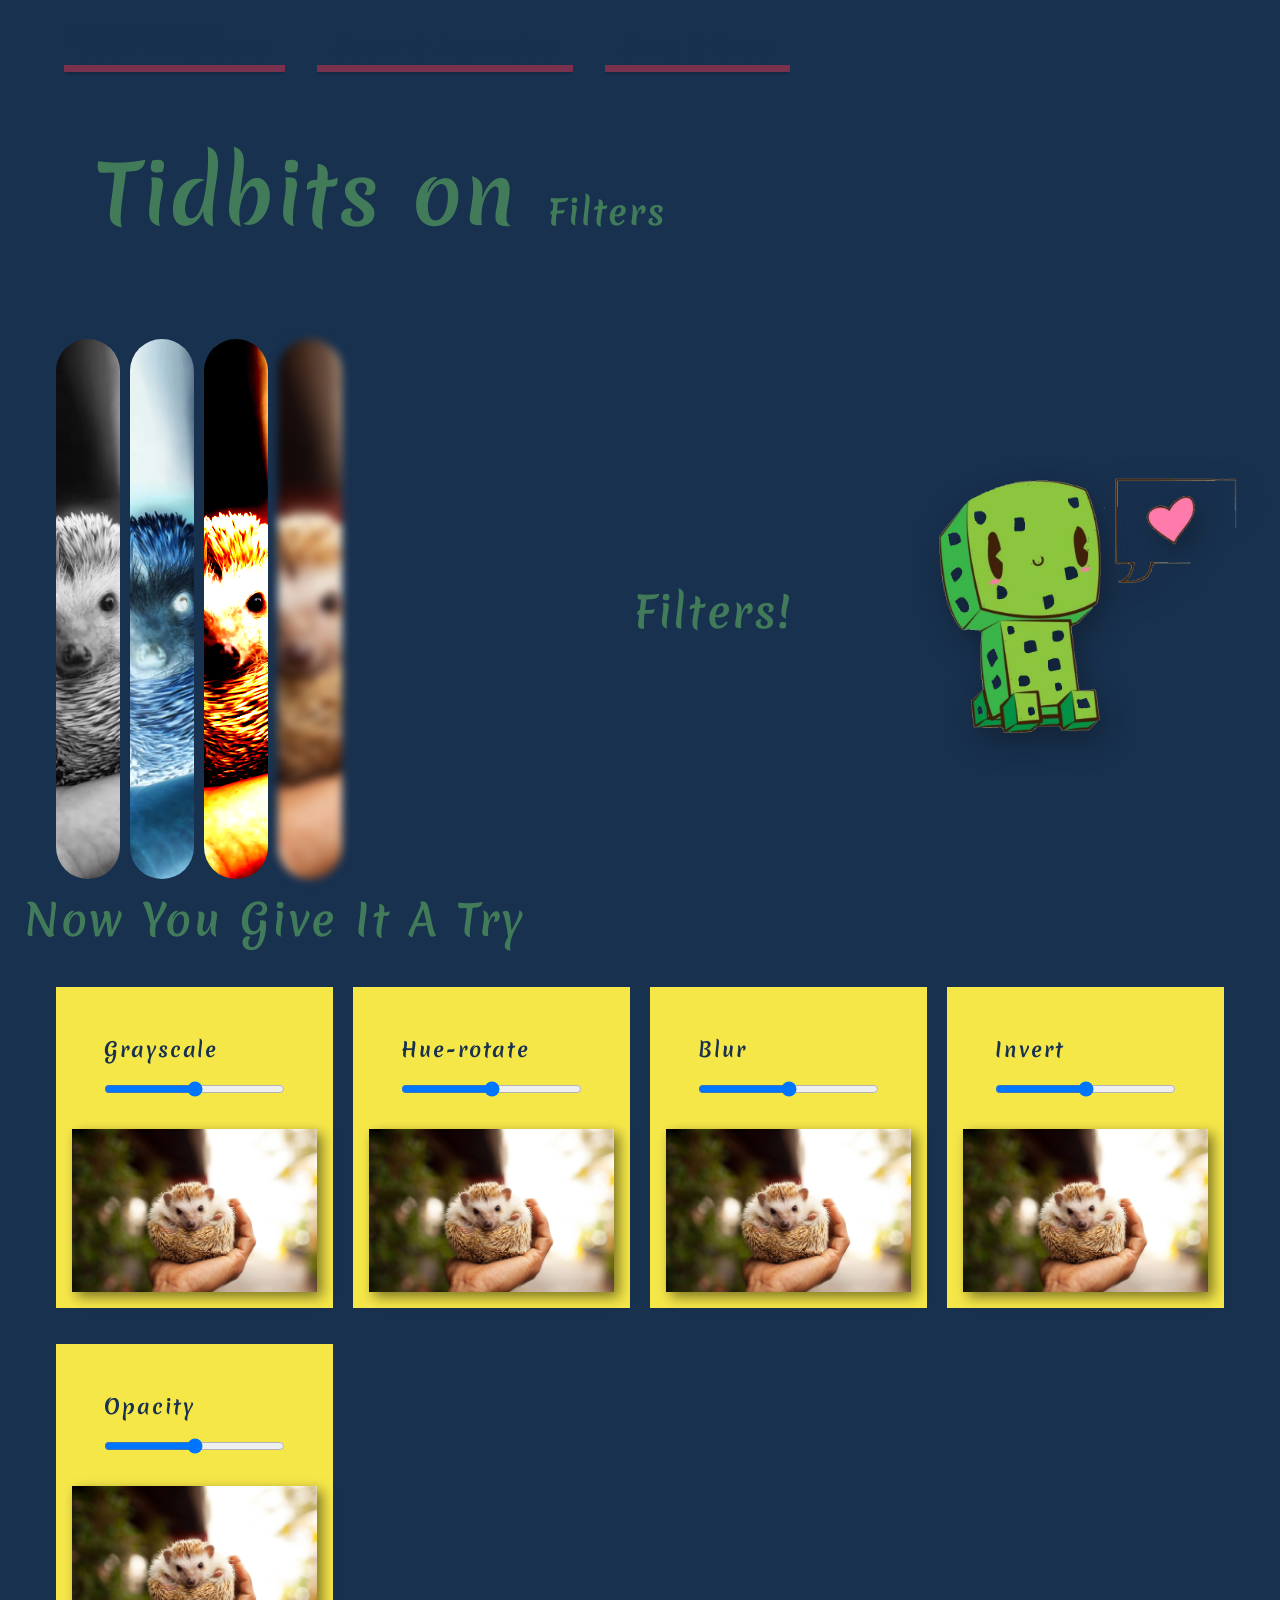
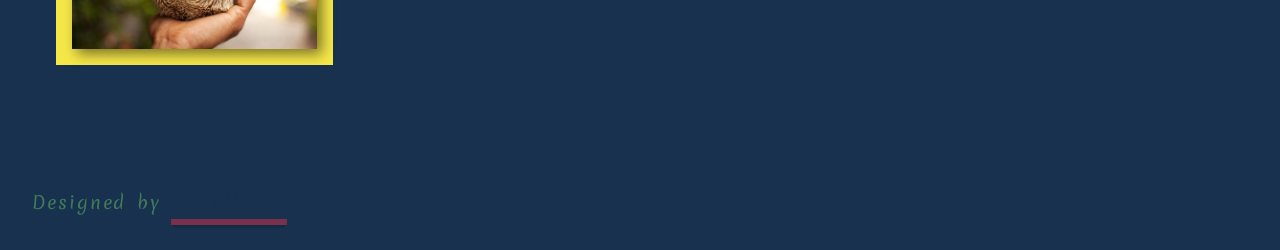
==== filters.html @ c3903da2 "initial commit" ====
<!DOCTYPE html>
<html lang="en">
  <head>
    <meta charset="UTF-8" />
    <meta name="viewport" content="width=device-width, initial-scale=1.0" />
    <meta name="color-scheme" content="dark light" />
    <!-- Bootstrap -->
    <link
      href="https://cdn.jsdelivr.net/npm/bootstrap@5.3.5/dist/css/bootstrap.min.css"
      rel="stylesheet"
      integrity="sha384-SgOJa3DmI69IUzQ2PVdRZhwQ+dy64/BUtbMJw1MZ8t5HZApcHrRKUc4W0kG879m7"
      crossorigin="anonymous"
    />
    <script
      src="https://cdn.jsdelivr.net/npm/bootstrap@5.3.5/dist/js/bootstrap.bundle.min.js"
      integrity="sha384-k6d4wzSIapyDyv1kpU366/PK5hCdSbCRGRCMv+eplOQJWyd1fbcAu9OCUj5zNLiq"
      crossorigin="anonymous"
    ></script>
    <!-- Custom Google Font -->
    <link rel="preconnect" href="https://fonts.googleapis.com" />
    <link rel="preconnect" href="https://fonts.gstatic.com" crossorigin />
    <link
      href="https://fonts.googleapis.com/css2?family=Lexend:wght@100..900&family=Merienda:wght@300..900&family=Princess+Sofia&display=swap"
      rel="stylesheet"
    />
    <!-- Personal -->
    <link rel="stylesheet" href="style.css" />
    <script src="slider.js" defer></script>
    <title>Accessibility Tidbits || Filters</title>
  </head>

  <body>
    <header class="primary-header flex">
      <!-- column reverse -->
      <h1>Tidbits on <br /><span> Filters</span></h1>
      <nav class="primary-nav">
        <ul class="nav-list flex">
          <li>
            <a class="link-background" href="index.html">User Preference</a>
          </li>
          <li>
            <a class="link-background" href="hover.html">Hover & Animation</a>
          </li>
          <li>
            <a class="link-background" href="post.html">Drag & Drop</a>
          </li>
        </ul>
      </nav>
    </header>

    <main class="p-4">
      <section class="filter-container flex">
        <div>
          <header>
            <h2>Filters!</h2>
          </header>
        </div>
        <ul class="filter-list">
          <li>
            <img
              class="filter-card"
              id="grayscale-example"
              src="hedgehog.webp"
              alt="grayscale filter hedgehog"
            />
          </li>
          <li>
            <img
              class="filter-card"
              id="invert-example"
              src="hedgehog.webp"
              alt="invert filter hedgehog"
            />
          </li>
          <li>
            <img
              class="filter-card"
              id="contrast-example"
              src="hedgehog.webp"
              alt="contrast filter hedgehog"
            />
          </li>
          <li>
            <img
              class="filter-card"
              id="blur-example"
              src="hedgehog.webp"
              alt="blur filter hedgehog"
            />
          </li>
        </ul>
      </section>
      <section>
        <header>
          <h2>Now You Give It A Try</h2>
        </header>
        <ul class="filter-adjust-list grid">
          <li>
            <figure class="filter-card-wrapper">
              <figcaption>
                <label for="grayscale-adjust">Grayscale</label>
                <input
                  class="adjust-input"
                  name="grayscale"
                  id="grayscale-adjust"
                  data-name="grayscale"
                  data-type="%"
                  type="range"
                />
              </figcaption>
              <img
                class="filter-adjust"
                id="grayscale"
                src="hedgehog.webp"
                alt="adjustable grayscale filter hedgehog"
              />
            </figure>
          </li>
          <li>
            <figure class="filter-card-wrapper">
              <figcaption>
                <label for="hue-rotate-adjust">Hue-rotate</label>
                <input
                  class="adjust-input"
                  name="hue-rotate"
                  id="hue-rotate-adjust"
                  data-name="hue-rotate"
                  data-type="deg"
                  type="range"
                />
              </figcaption>
              <img
                class="filter-adjust"
                id="hue-rotate"
                src="hedgehog.webp"
                alt="adjustable hue-rotate filter hedgehog"
              />
            </figure>
          </li>
          <li>
            <figure class="filter-card-wrapper">
              <figcaption>
                <label for="blur-adjust">Blur</label>
                <input
                  class="adjust-input"
                  name="blur"
                  id="blur-adjust"
                  data-name="blur"
                  data-type="px"
                  type="range"
                />
              </figcaption>
              <img
                class="filter-adjust"
                id="blur"
                src="hedgehog.webp"
                alt="adjustable blur filter hedgehog"
              />
            </figure>
          </li>
          <li>
            <figure class="filter-card-wrapper">
              <figcaption>
                <label for="invert-adjust">Invert</label>
                <input
                  class="adjust-input"
                  name="invert"
                  id="invert-adjust"
                  data-type="%"
                  data-name="invert"
                  type="range"
                />
              </figcaption>
              <img
                class="filter-adjust"
                id="invert"
                src="hedgehog.webp"
                alt="adjustable invert filter hedgehog"
              />
            </figure>
          </li>
          <li>
            <figure class="filter-card-wrapper">
              <figcaption>
                <label for="opacity-adjust">Opacity</label>
                <input
                  class="adjust-input"
                  name="opacity"
                  id="opacity-adjust"
                  data-type="%"
                  data-name="opacity"
                  type="range"
                />
              </figcaption>
              <img
                class="filter-adjust"
                id="opacity"
                src="hedgehog.webp"
                alt="adjustable opacity filter hedgehog"
              />
            </figure>
          </li>
        </ul>
      </section>
    </main>
    <footer class="primary-footer">
      <div class="primary-image background-image header-image"></div>
      <small
        >Designed by
        <a href="https://github.com/stellRC" class="link-background"
          >StellRC</a
        ></small
      >
    </footer>
  </body>
</html>
---- style.css ----
:root {
  color-scheme: dark light;
  --background-color: rgba(65, 123, 90, 0.5);
  --body-color: rgba(24, 49, 79, 1);
  --text-color: rgba(237, 235, 215, 1);
  --link-color: lab(90.7% -7.16 73.91);
  --border-color: lab(90.7% -7.16 73.91);
  --highlight-color: rgba(24, 49, 79, 1);
  --aside: rgba(24, 49, 79, 0.5);
  /* Colors */
  --background-card: rgba(24, 49, 79, 0.5);
  --green: rgba(65, 123, 90, 1);
  --pink: rgba(219, 50, 77, 1);
  --yellow: lab(90.7% -7.16 73.91);
  --black: rgba(0, 0, 0, 0);
  --blue: rgba(24, 49, 79, 1);
  /* Font Size */
  /* Source: https://utopia.fyi/ 
     I've used this site for a couple of projects and find that their calculations are usually spot on with minimal number of adjustments needed. 
     I considered using bootstrap for responsive text sizes, but I prefer having more control as font size can often get complicated across different view ports*/
  --font-base: clamp(1.25rem, 1.2065rem + 0.2174vw, 1.375rem);
  --font-100: clamp(1.5rem, 1.4239rem + 0.3804vw, 1.7188rem);
  --font-200: clamp(1.8rem, 1.6788rem + 0.606vw, 2.1484rem);
  --font-300: clamp(2.16rem, 1.9772rem + 0.914vw, 2.6855rem);
  --font-400: clamp(2.592rem, 2.3259rem + 1.3303vw, 3.3569rem);
  --font-500: clamp(3.1104rem, 2.7327rem + 1.8883vw, 4.1962rem);
  --font-600: clamp(5.1104rem, 2.7327rem + 1.8883vw, 6.1962rem);

  /* Font Weight */
  --weight-400: 400;
  --weight-500: 500;
  --weight-600: 600;
  --weight-700: 700;
  --weight-800: 800;
  --weight-900: 900;

  --font-family: "Merienda", cursive;
}

/* User Preference Light Mode */
:root.light {
  --text-color: rgba(65, 123, 90, 1);
  --background-color: rgba(237, 235, 215, 1);
  --link-color: rgba(24, 49, 79, 1);
  --border-color: rgba(219, 50, 77, 1);
  --aside: rgb(255, 229, 76, 0.2);
}

/* Both fonts were sourced from google fonts. However, I stumbled across the dyslexia friendly font in this article:  https://reciteme.com/us/news/dyslexia-friendly-fonts/ */
:root.font {
  --font-family: "Lexend", sans-serif;
}

/* RESET */

* {
  padding: 0;
  margin: 0;
}

ul {
  list-style-type: none;
}

a {
  text-decoration: none;
}

img {
  display: block;
  max-width: 100%;
  filter: drop-shadow(0.35rem 0.35rem 0.4rem rgba(0, 0, 0, 0.5));
}

p {
  max-width: 50ch;
  text-wrap: pretty;
}

body {
  overflow-x: hidden;
}

/* TYPE */

body {
  --letter-space: 0.12rem;
  --word-spacing: 0.16rem;
  --line-height: 1.5;

  font-size: 20px;
  font-family: var(--font-family);
  font-optical-sizing: auto;
  font-style: normal;
  font-weight: var(--weight-400);

  letter-spacing: var(--letter-space);
  word-spacing: var(--word-spacing);
  line-height: var(--line-height);
}

h1 {
  font-size: var(--font-600);
  font-weight: var(--weight-700);
}

h1 span {
  font-size: var(--font-200);
  font-weight: var(--weight-700);
}

h2 {
  font-size: var(--font-300);
  font-weight: var(--weight-600);
}

h3 {
  font-size: var(--font-100);
  font-weight: var(--weight-400);
}

p,
a {
  font-size: var(--font-base);
  font-weight: var(--weight-400);
}

button {
  font-size: var(--font-100);
  font-weight: var(--font-500);
}

/* Accessability */

.visually-hidden {
  border-width: 0 !important;
  clip: rect(1px, 1px, 1px, 1px) !important;
  height: 1px !important;
  overflow: hidden !important;
  padding: 0 !important;
  position: absolute !important;
  white-space: nowrap !important;
  width: 1px !important;
}

.dyslexic-mode {
  --d-letter-spacing: 0.35ch;
  --d-word-spacing: 1.225ch;
  --d-line-height: 2;

  font-optical-sizing: auto;
  font-weight: 400;
  font-style: normal;
  letter-spacing: var(--d-letter-spacing);
  word-spacing: var(--d-word-spacing);
  font-variant-ligatures: none;
  line-height: var(--d-line-height);
}

/* Buttons and Links */

.select-button {
  padding: 13px 20px 13px;
  outline: 0;
  border: 1px solid black;
  cursor: pointer;
  position: relative;
  user-select: none;
  -webkit-user-select: none;
  touch-action: manipulation;
}

.select-button::after {
  content: "";
  width: 100%;
  z-index: -1;
  position: absolute;
  height: 100%;
  top: 7px;
  left: 7px;
  transition: 0.2s;
}

.select-button:hover:after {
  top: 0px;
  left: 0px;
}

.link-background {
  -webkit-box-shadow: 0 0.125em 0.5em rgba(0, 0, 0, 0.15);
  box-shadow: 0 0.125em 0 rgba(0, 0, 0, 0.15);
  backdrop-filter: blur(12px);
  -webkit-backdrop-filter: blur(12px);
  background-color: inherit;
  border-radius: 5px;

  letter-spacing: 0.04em;

  color: var(--link-color);
}

.link-background:focus:before,
.link-background:hover:before {
  opacity: 0.3;
}

.link-background::after {
  content: "";
  position: absolute;
  bottom: 0;
  height: 0.3em;
  background-color: var(--pink);
  opacity: 0.5;
  transition: opacity 300ms, transform 300ms, background-color 300ms;
  width: 100%;
  left: 0;
}

.link-background:hover,
.link-background:focus {
  color: var(--link-color);
}

/* .link-background:hover {
  background-color: var(--highlight-color);
} */

.link-background:focus {
  background-color: var(--pink);
}

.link-background:hover::after,
.link-background:focus::after {
  opacity: 1;
  transform: translate3d(0em, 0.1em, 0em);
}

.select-button:focus-visible {
  background-color: var(--pink);
}

.select-button:focus:not(:focus-visible) {
  outline: none;
  box-shadow: 1px 1px 5px rgba(1, 1, 0, 0.7);
  background-color: var(--pink);
}

.toggle {
  border: 0.5px solid rgba(117, 117, 117, 0.31);
  box-shadow: inset 0px 0px 4px 0px rgba(0, 0, 0, 0.2),
    0 -3px 4px rgba(0, 0, 0, 0.15);
  background-color: var(--pink) !important;
  width: 4em !important;
  height: 2em;
}

.toggle:checked {
  background-color: var(--blue) !important;
}

.toggle-wrapper {
  flex-direction: row-reverse;
  justify-content: space-between;
  padding: 0;
}

/* Utility */

.flex {
  display: flex;
}

.grid {
  display: grid;
}

.col-center {
  flex-direction: column-reverse;
  align-items: center;
}

.background-image {
  background-position: center;
  background-size: contain;
  background-repeat: no-repeat;
}

/* Site-Wide */

/* Dark appearance*/
body {
  background-color: var(--body-color);
  color: var(--text-color);
  min-height: 100svh;
}

.primary-footer {
  margin: 2rem;
}

body:has(.primary-card-wrapper) {
  justify-content: center;
  align-items: center;
}

.primary-card-wrapper {
  width: 80vw;

  margin-block: 2rem;

  padding: 1rem;

  overflow: hidden;
  position: relative;
  transition: all 300ms;

  box-shadow: -1px 15px 30px -12px rgb(32, 32, 32);
  border-radius: 0.9rem;
  background-color: var(--background-color);
  backdrop-filter: blur(10px);
}

.primary-card-wrapper:hover {
  box-shadow: 0 16px 32px rgba(0, 0, 0, 0.2);
}

.primary-header {
  --header-gap: 2rem;
  flex-direction: column-reverse;
  align-items: flex-start;
  justify-content: space-evenly;
  gap: var(--header-gap);
  /* padding-top: 2rem; */
  min-height: 100vh;
  margin-inline: 2rem;
}

.card-content h2 {
  /* color: var(--yellow); */
  color: var(--text-color);
}

.primary-image {
  background-image: url("creeper-letter.png");
  width: 30%;
  min-height: 60vh;
  order: 3;
  flex-grow: 5;

  transform: translate(0, -1.5rem);
  transition: transform 500ms ease-in-out;
  filter: drop-shadow(5px 10px 15px rgba(8, 9, 13, 0.4));
}

.primary-image:hover {
  transform: rotate(-20deg) scale(1.05);
}

.primary-card-wrapper main {
  --card-gap: 0.5rem;
  justify-content: space-evenly;
  align-items: center;

  gap: var(--card-gap);
}

.card-content {
  --content-gap: 2rem;
  gap: var(--content-gap);
  flex-direction: column;
  align-content: space-between;
  order: 2;
}

.primary-card-wrapper aside {
  order: 1;

  margin-right: 2rem;
  outline: 3px ridge var(--border-color);
  text-align: center;
  padding: 1rem;
  width: fit-content;
  z-index: 2000;
  background-color: var(--aside);
}

.primary-nav .nav-list {
  --nav-gap: 2rem;
  flex-direction: column;

  gap: var(--nav-gap);
  padding: 0 !important;
}

.accessability-list {
  --label-gap: 1rem;
  flex-direction: column-reverse;
  margin: 0;
  justify-content: flex-start;
  gap: var(--label-gap);
  padding: 0;
  padding-top: 2rem;
}

/* Hover & Animation */

.grid-wrapper {
  --card-width: 40vw;
  grid-template-columns: repeat(auto-fit, minmax(500px, 1fr));

  gap: var(--grid-gap), 2rem;
  padding: 0 !important;
}

.grid-card {
  border-radius: 1.5rem;
  height: fit-content;

  aspect-ratio: 16 / 16;
  box-shadow: 50px 50px 30px rgba(0, 0, 0, 0.3);
  transform: rotateX(2deg);

  transition: all 1s ease-in-out;

  flex-direction: column-reverse;
  justify-content: center;
  padding: 1rem;
  border: 2px ridge var(--yellow);
  background-color: black;
}

.grid-card-image {
  width: 100%;
  height: 100%;

  top: 0;
}

.pixel-rain {
  background-size: cover;
  background-image: url("https://media1.giphy.com/media/v1.Y2lkPTc5MGI3NjExcjA3NjNucnB0bDQzcXJyYmM5Zmpvam8wNW4wMGJyY3hvZjM5bGlpNiZlcD12MV9pbnRlcm5hbF9naWZfYnlfaWQmY3Q9Zw/lSzQjkthGS1gc/giphy.gif");
}

.still-rain {
  position: relative;
  background-size: cover;
  background-image: url("https://img.freepik.com/premium-photo/fox-sits-rock-umbrella-rain_783884-35330.jpg");
}

.still-rain::before {
  opacity: 0.5;
  content: "";
  position: absolute;
  top: 0;
  left: 0;
  width: 100%;
  height: 100%;
  background-size: cover;
  background-image: url("https://media.geeksforgeeks.org/wp-content/uploads/20200828184719/rain-300x300.png");
}

.still-rain:hover {
  background-image: none;
}

.card-wrapper {
  display: grid;
  place-content: center;
  inset: 0;
  transform-style: preserve-3d;
  perspective: 800px;
  padding: 2rem;
}

.grid-card:hover {
  transform: rotateX(-10deg);
}

.card-wrapper:has(.grid-card:hover) {
  z-index: 10;
}

.face-content {
  height: 0;
  opacity: 0;
  padding: 2rem;
  width: 100%;

  background-color: var(--blue);
  border-radius: 15px;
}

path {
  stroke: var(--pink);
}

.hover-content .grid-card:hover .face-content {
  height: fit-content;
  opacity: 1;
}
.hover-content .grid-card:hover .grid-card-image,
.show-content .grid-card-image {
  display: none;
}

.face-content-click {
  background-color: var(--blue);
  height: fit-content;
  opacity: 1;
}

.description-text-content {
  padding-inline: 2rem;
}
input[type="number"] {
  width: 80px;
  background-color: var(--green);
  color: var(--text-color);
  font-size: var(--font-200);
  margin: 1rem;
}

::placeholder {
  color: var(--yellow);
  opacity: 1;
}

.counter-wrapper {
  align-items: center;
  justify-content: flex-start;
  gap: 1rem;
}

.description-text-content h2 {
  padding-block: 0.5rem;
  padding-bottom: 1rem;
  text-align: center;
}

/* Filters */

.filter-list {
  display: flex;
  flex-direction: row;
}

.filter-card {
  width: 5vw;
  height: 60vh;
  object-fit: cover;
  border-radius: 40px;
  margin-right: 10px;
  cursor: pointer;

  transition: width 0.5s ease-in-out;
}

.filter-card:hover {
  transform: translateY(-10px);
}

.filter-container {
  padding-top: 4rem;
  width: 80vw;
  flex-direction: row-reverse;
  justify-content: space-between;
  align-items: center;
}

#grayscale-example {
  filter: grayscale(1);
}

#invert-example {
  filter: invert(var(--value, 100%));
}

#contrast-example {
  filter: contrast(var(--value, 5));
  --value: 4;
}

#blur-example {
  filter: blur(var(--value, 1rem));
  --value: 4px;
}

.filter-adjust-list {
  padding: 2rem;
  grid-template-columns: repeat(auto-fill, minmax(250px, 1fr));

  gap: 20px;
}

.filter-card-wrapper {
  background-color: var(--yellow);
  color: var(--blue);
  font-weight: bold;
  padding: 1rem;
}

.filter-card-wrapper figcaption {
  display: flex;
  flex-direction: column;
  padding: 2rem;
  gap: 1rem;
}

/* Drag & Drop  */

.note-container {
  background-size: 4em 4em;

  overflow: hidden;
  color: var(--blue);
}

.note-card {
  width: 15rem;
  height: 10rem;
  background-color: var(--pink);
  overflow: auto;
  border-radius: 5px;
  cursor: pointer;
  position: fixed;
  /* user-select: none; */
  text-align: center;
  resize: both;
  right: 3rem;
  top: 5rem;

  border-top: 1rem ridge var(--green);
}

.note-card p {
  user-select: none;
}

.note-yellow {
  background-color: var(--yellow);
}

.pushpin {
  width: 20%;
  margin: 0 auto;
  user-select: none;
}

.note-input {
  background-color: inherit;
  width: 100%;
  height: 100%;
  border: none;
  padding: 1rem 0;
}

/* Trigger animation only if no preference on motion stated */
@media (prefers-reduced-motion: no-preference) {
  html {
    interpolate-size: allow-keywords;
  }

  .mask-animation {
    animation: maskMove 5s ease-out reverse;
  }
}

/* User prefers light appearance */
@media (prefers-color-scheme: light) {
  :root {
    --text-color: rgba(65, 123, 90, 1);
    --background-color: rgba(237, 235, 215, 1);
    --link-color: rgba(24, 49, 79, 1);
    --border-color: rgba(219, 50, 77, 1);
  }
}

@media screen and (max-width: 60em) {
  .primary-card-wrapper {
    margin-block: 2rem;
  }

  .primary-header h1 {
    margin-left: 0;
  }

  .primary-card-wrapper main {
    --card-gap: 2rem;
    flex-direction: column;
  }

  .primary-card-wrapper aside {
    order: 2;
    margin-right: 0;
  }

  .card-content {
    order: 1;
  }

  .primary-image {
    order: 3;
    min-height: 30vh;
    width: 100%;
  }

  .toggle-wrapper {
    flex-direction: column;

    justify-content: space-between;
    align-items: center;
    gap: 2rem;
  }

  .toggle {
    width: 5em !important;
  }
}

@media screen and (min-width: 40em) {
  .primary-card-wrapper aside {
    width: 100%;
  }

  .toggle-wrapper {
    flex-direction: row;
    justify-content: space-evenly;

    align-items: center;
    gap: 2rem;
  }

  .link-background {
    padding: 0.5rem 1rem;
  }

  /* Animation for home page */
  .mask-animation {
    width: 8vmin;
    height: 75vmin;
    background-color: var(--text-color);
    transform: rotateZ(-90deg);
    transform-origin: left top;
    position: absolute;
    border-radius: 10px;
    opacity: 0.9;

    mix-blend-mode: exclusion;
  }

  @keyframes maskMove {
    0% {
      height: 65vmin;
    }
    100% {
      height: 0;
    }
  }

  .primary-header h1 {
    padding-bottom: 2rem;
  }

  .primary-header {
    --header-gap: 2rem;
    flex-direction: column-reverse;
    align-items: flex-start;
    justify-content: flex-end;
    gap: var(--header-gap);
    padding-top: 2rem;
    min-height: fit-content;
    padding-left: 2rem;
  }

  .filter-card:hover {
    width: 25vw;
  }

  .description-text-content {
    padding: 4rem;
  }

  .description-text-content h2 {
    padding-block: 1rem;
    text-align: start;
  }

  .counter-wrapper {
    padding: 2rem;
  }
}

/* 1250px */
@media screen and (min-width: 60em) and (max-width: 100em) {
  .primary-card-wrapper aside {
    width: 45vw;
  }

  header .primary-image {
    position: absolute;
    top: 35vh;
    right: 0;
    min-height: 20vh;
  }

  .primary-card-wrapper aside {
    width: 40vw;
  }

  .toggle-wrapper {
    justify-content: space-between;
  }

  .toggle {
    width: 3.5em !important;
  }

  /* .grid-card {
    aspect-ratio: 9 / 16;
  } */
  .primary-nav .nav-list {
    flex-direction: row;
  }
  .filter-container {
    width: 60vw;
  }
  .hover-toggle label {
    padding-inline: 4rem;
  }
  .hover-toggle {
    justify-content: flex-start;
  }
}

@media screen and (min-width: 80em) {
  .primary-card-wrapper main {
    min-height: 60vh;
  }

  .primary-card-wrapper aside {
    width: fit-content;
    height: 100%;
  }

  .toggle-wrapper {
    justify-content: space-between;
  }

  /* .grid-card {
    aspect-ratio: 16 / 16;
  } */

  .primary-header h1 {
    padding-top: 2rem;

    padding-bottom: 0;
  }
  .primary-nav .nav-list {
    flex-direction: row;
  }

  br {
    display: none;
  }

  .primary-header h1 {
    margin-left: 2rem;
  }
  .filter-container {
    width: 60vw;
  }

  .header-image {
    position: fixed;
    bottom: 0;
    right: 0;
  }
  .note-card {
    right: 30rem;
    bottom: 5rem;
  }
  .hover-toggle label {
    padding-inline: 4rem;
  }
  .hover-toggle {
    justify-content: flex-start;
  }
}

@media screen and (min-width: 100em) {
  .primary-image:hover {
    transform: translate(-1.5rem, -7rem) rotate(-20deg) scale(1.2);
  }
}
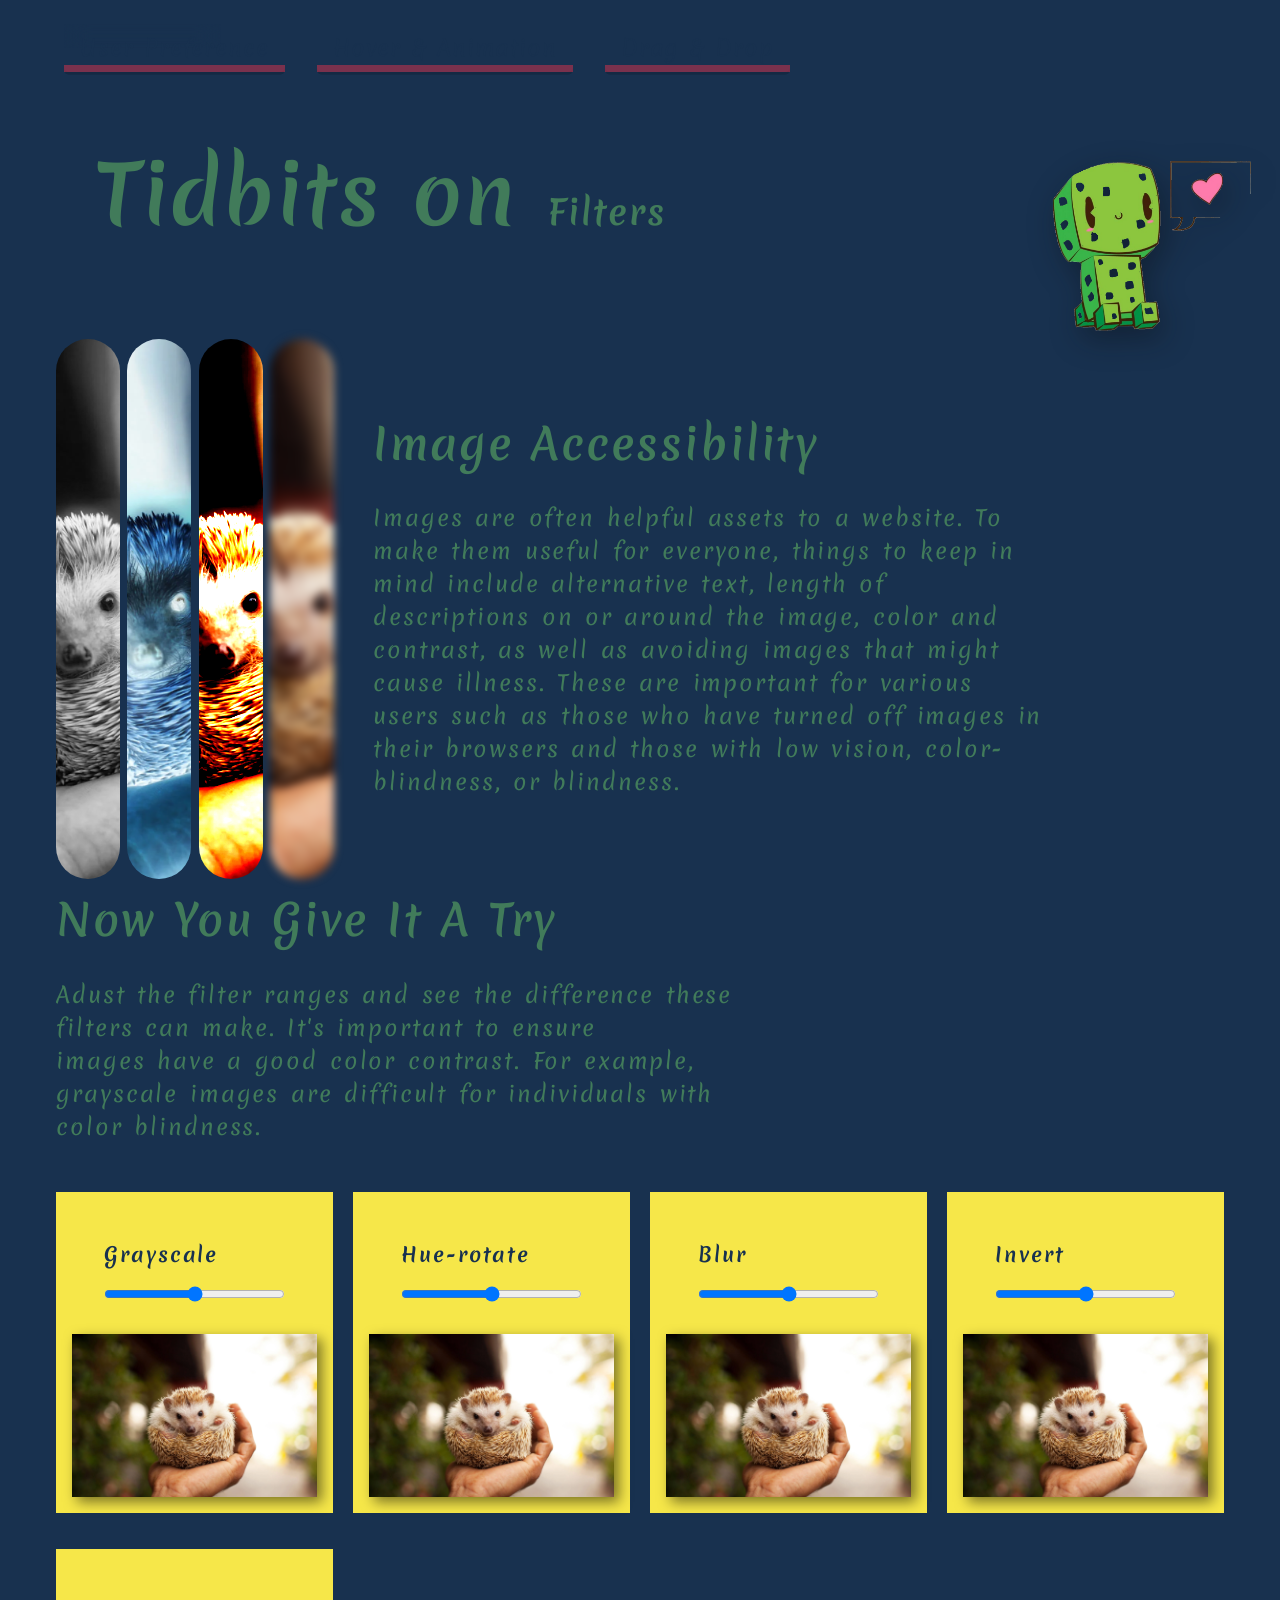
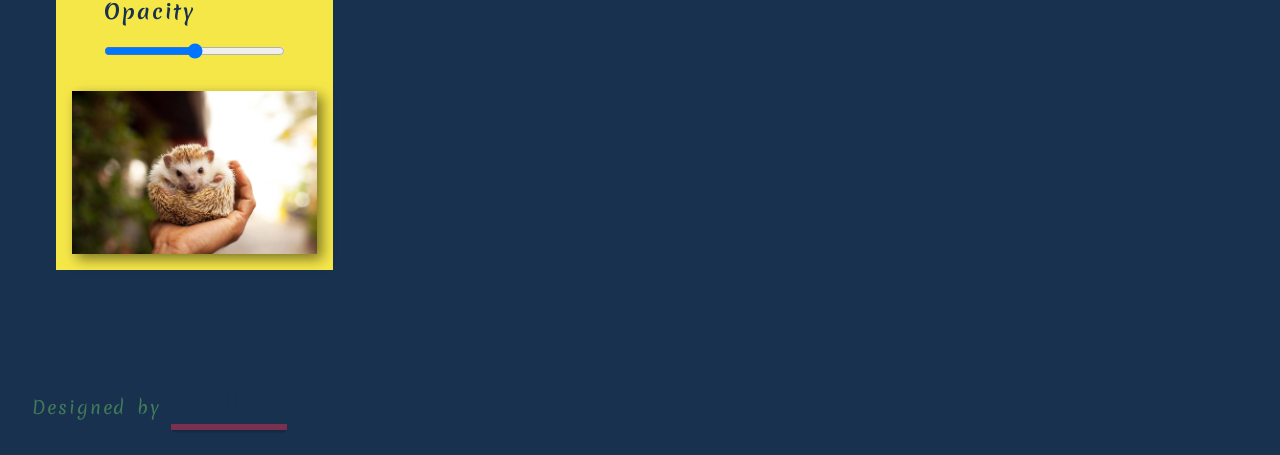
==== commit 08b2bdbe: "fixed filter description" ====
--- a/filters.html
+++ b/filters.html
@@ -52,8 +52,18 @@
       <section class="filter-container flex">
         <div>
           <header>
-            <h2>Filters!</h2>
+            <h2>Image Accessibility</h2>
           </header>
+          <p>
+            Images are often helpful assets to a website. To make them useful
+            for everyone, things to keep in mind include alternative text,
+            length of descriptions on or around the image, color and contrast,
+            as well as avoiding images that might cause illness. These are
+            important for various users such as those who have turned off images
+            in their browsers and those with low vision, color-blindness, or
+            blindness.
+          </p>
+          <br />
         </div>
         <ul class="filter-list">
           <li>
@@ -91,9 +101,15 @@
         </ul>
       </section>
       <section>
-        <header>
+        <hgroup>
           <h2>Now You Give It A Try</h2>
-        </header>
+          <p>
+            Adust the filter ranges and see the difference these filters can
+            make. It's important to ensure images have a good color contrast.
+            For example, grayscale images are difficult for individuals with
+            color blindness.
+          </p>
+        </hgroup>
         <ul class="filter-adjust-list grid">
           <li>
             <figure class="filter-card-wrapper">
@@ -204,7 +220,12 @@
       </section>
     </main>
     <footer class="primary-footer">
-      <div class="primary-image background-image header-image"></div>
+      <div
+        class="primary-image background-image header-image"
+        role="img"
+        aria-label="Hoverable image of a Minecraft Creeper with a love note"
+        title="Creeper with a helpful tidbit"
+      ></div>
       <small
         >Designed by
         <a href="https://github.com/stellRC" class="link-background"
--- a/style.css
+++ b/style.css
@@ -112,6 +112,8 @@
 h2 {
   font-size: var(--font-300);
   font-weight: var(--weight-600);
+
+  margin-bottom: 2rem;
 }
 
 h3 {
@@ -565,6 +567,11 @@
   flex-direction: row-reverse;
   justify-content: space-between;
   align-items: center;
+  gap: 2rem;
+}
+
+hgroup {
+  padding-inline: 2rem;
 }
 
 #grayscale-example {
@@ -618,7 +625,7 @@
 .note-card {
   width: 15rem;
   height: 10rem;
-  background-color: var(--pink);
+  background-color: var(--yellow);
   overflow: auto;
   border-radius: 5px;
   cursor: pointer;
@@ -628,7 +635,8 @@
   resize: both;
   right: 3rem;
   top: 5rem;
-
+  color: var(--blue);
+  font-weight: var(--weight-700);
   border-top: 1rem ridge var(--green);
 }
 
@@ -736,7 +744,7 @@
 
   /* Animation for home page */
   .mask-animation {
-    width: 8vmin;
+    width: 12vmin;
     height: 75vmin;
     background-color: var(--text-color);
     transform: rotateZ(-90deg);
@@ -821,9 +829,7 @@
   .primary-nav .nav-list {
     flex-direction: row;
   }
-  .filter-container {
-    width: 60vw;
-  }
+
   .hover-toggle label {
     padding-inline: 4rem;
   }
@@ -866,14 +872,12 @@
   .primary-header h1 {
     margin-left: 2rem;
   }
-  .filter-container {
-    width: 60vw;
-  }
 
   .header-image {
     position: fixed;
-    bottom: 0;
+    top: 0;
     right: 0;
+    width: 20%;
   }
   .note-card {
     right: 30rem;
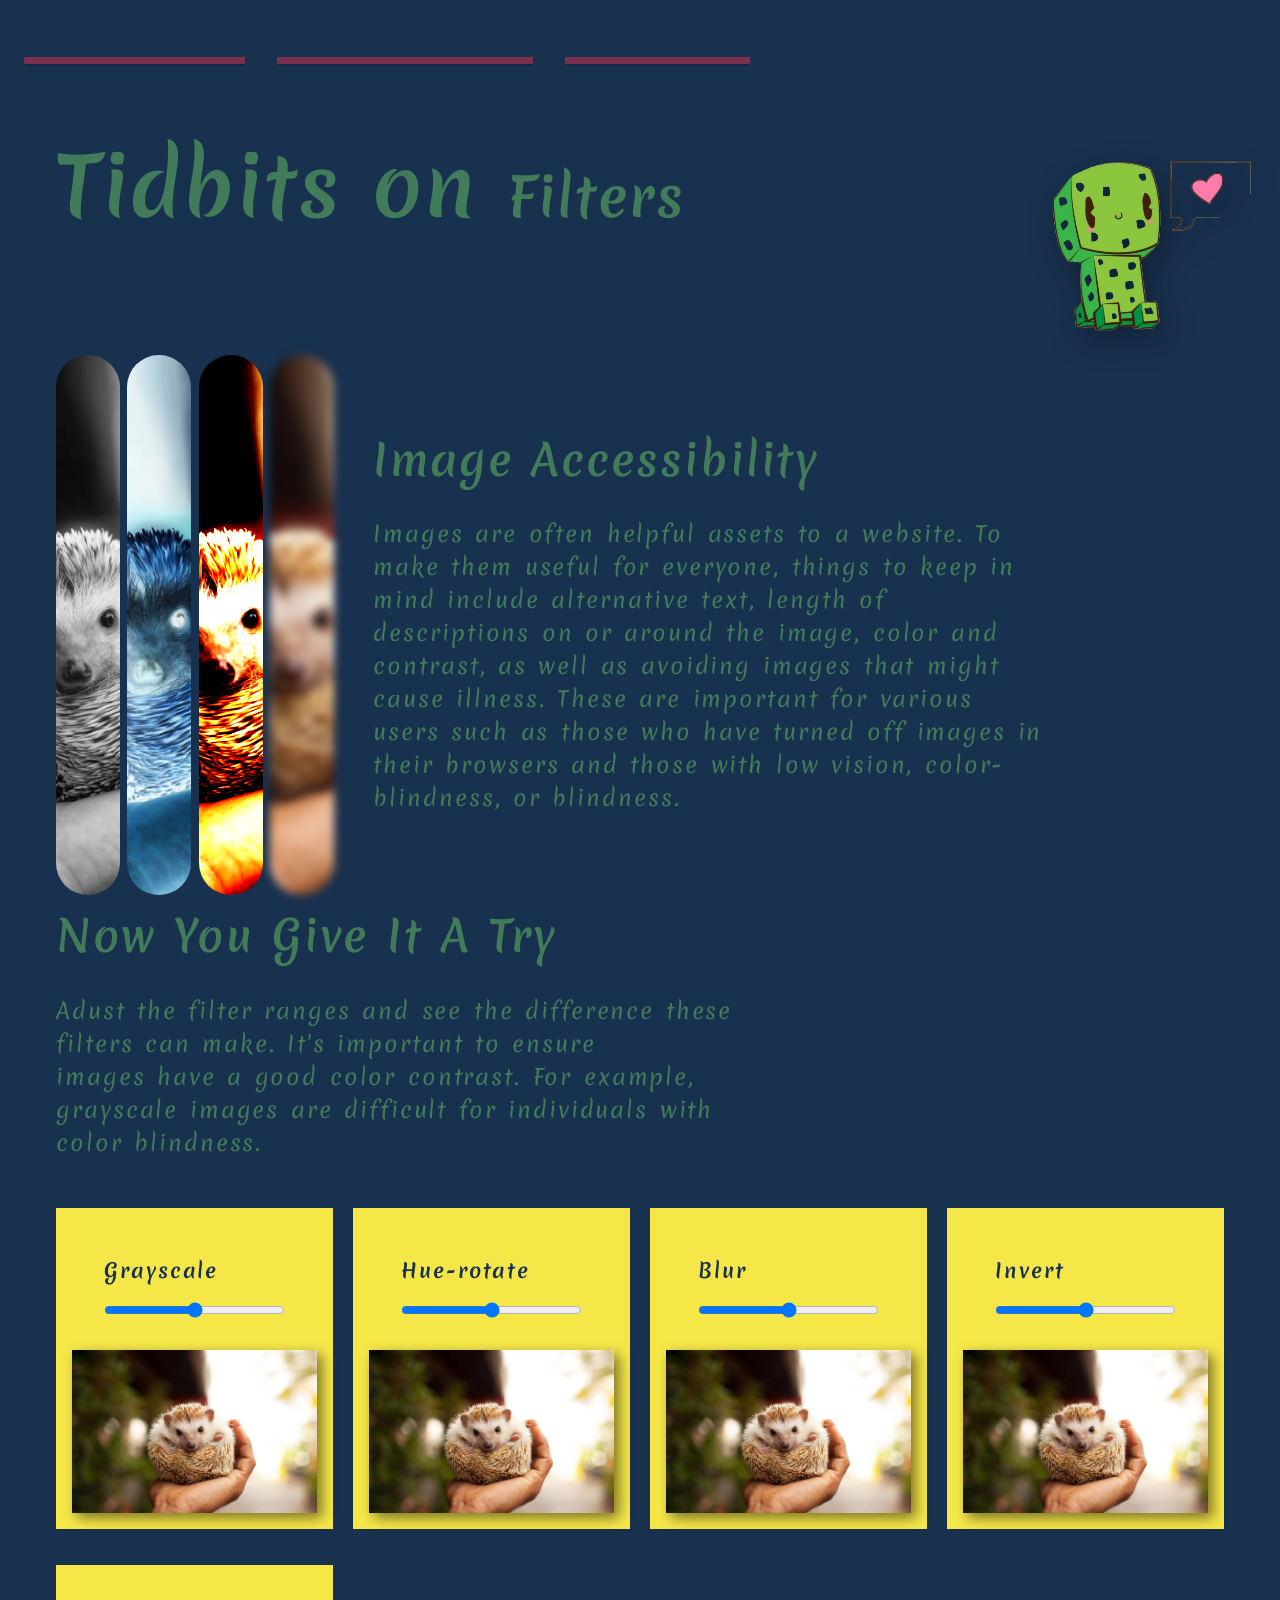
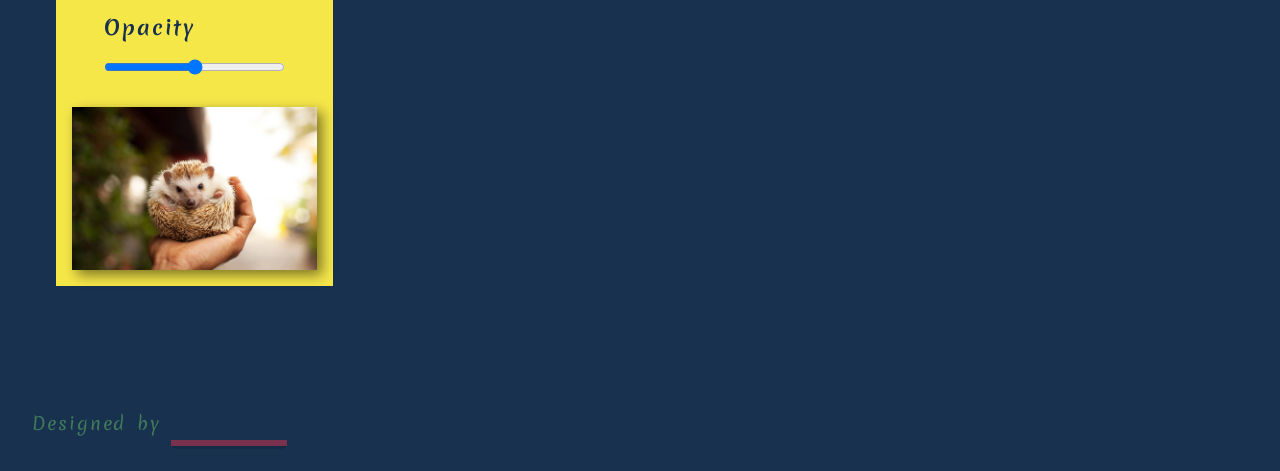
==== commit 23df19be: "padding" ====
--- a/filters.html
+++ b/filters.html
@@ -30,7 +30,7 @@
   </head>
 
   <body>
-    <header class="primary-header flex">
+    <header class="primary-header flex p-4">
       <!-- column reverse -->
       <h1>Tidbits on <br /><span> Filters</span></h1>
       <nav class="primary-nav">
--- a/style.css
+++ b/style.css
@@ -105,7 +105,7 @@
 }
 
 h1 span {
-  font-size: var(--font-200);
+  font-size: var(--font-400);
   font-weight: var(--weight-700);
 }
 
@@ -334,7 +334,7 @@
   gap: var(--header-gap);
   /* padding-top: 2rem; */
   min-height: 100vh;
-  margin-inline: 2rem;
+  /* margin-inline: 2rem; */
 }
 
 .card-content h2 {
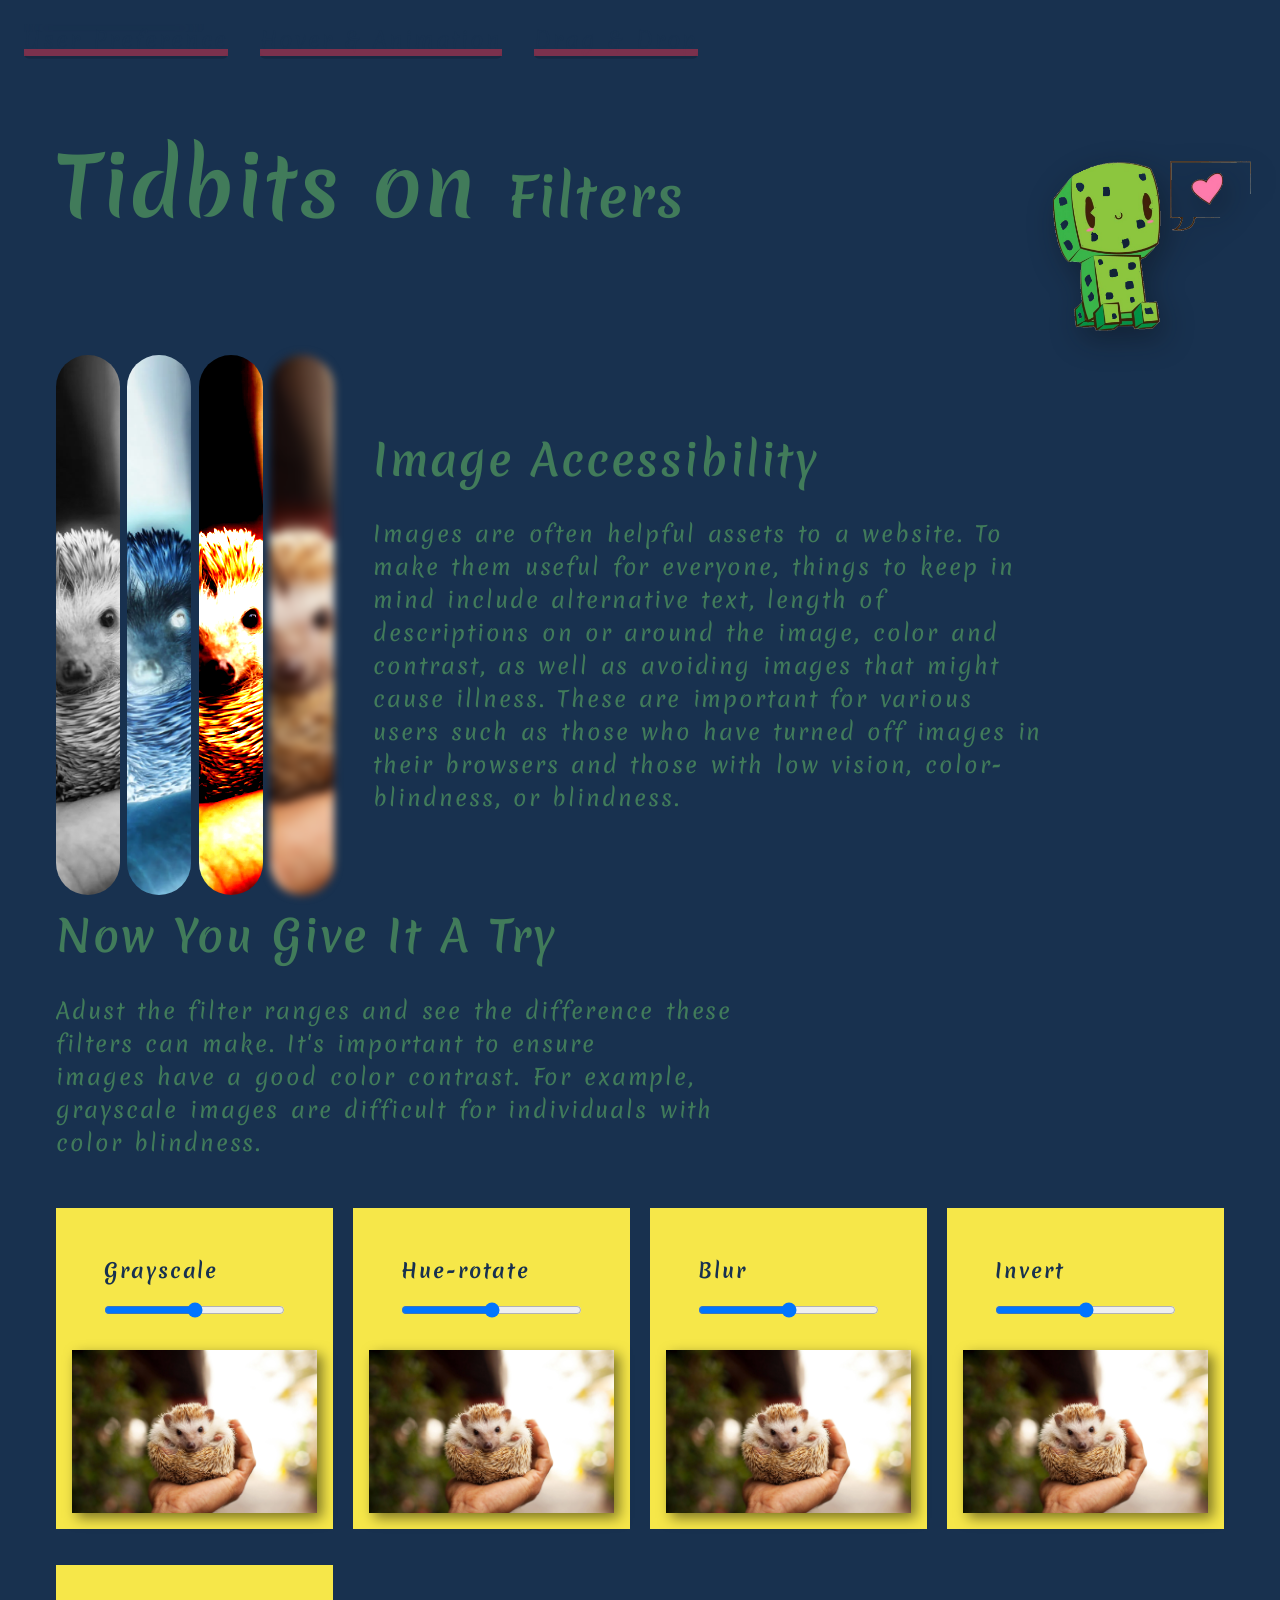
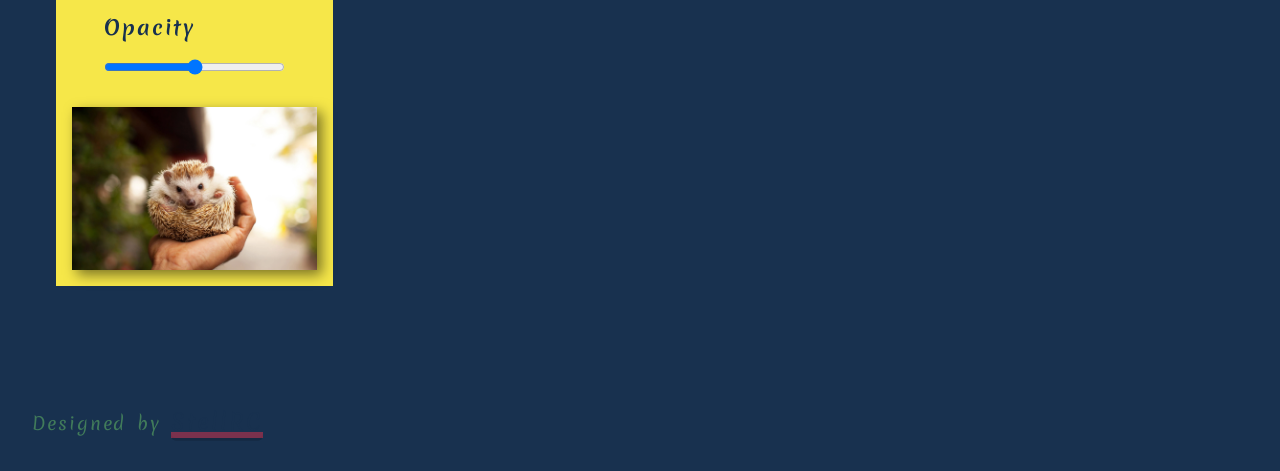
==== commit e1689375: "organize and revise text errors etc." ====
--- a/filters.html
+++ b/filters.html
@@ -24,9 +24,9 @@
       rel="stylesheet"
     />
     <!-- Personal -->
-    <link rel="stylesheet" href="style.css" />
-    <script src="slider.js" defer></script>
-    <title>Accessibility Tidbits || Filters</title>
+    <link rel="stylesheet" href="styles/styles.css" />
+    <script src="scripts/slider.js" defer></script>
+    <title>Accessibility Tidbits | Filters</title>
   </head>
 
   <body>
@@ -70,7 +70,7 @@
             <img
               class="filter-card"
               id="grayscale-example"
-              src="hedgehog.webp"
+              src="img/hedgehog.webp"
               alt="grayscale filter hedgehog"
             />
           </li>
@@ -78,7 +78,7 @@
             <img
               class="filter-card"
               id="invert-example"
-              src="hedgehog.webp"
+              src="img/hedgehog.webp"
               alt="invert filter hedgehog"
             />
           </li>
@@ -86,7 +86,7 @@
             <img
               class="filter-card"
               id="contrast-example"
-              src="hedgehog.webp"
+              src="img/hedgehog.webp"
               alt="contrast filter hedgehog"
             />
           </li>
@@ -94,7 +94,7 @@
             <img
               class="filter-card"
               id="blur-example"
-              src="hedgehog.webp"
+              src="img/hedgehog.webp"
               alt="blur filter hedgehog"
             />
           </li>
@@ -127,7 +127,7 @@
               <img
                 class="filter-adjust"
                 id="grayscale"
-                src="hedgehog.webp"
+                src="img/hedgehog.webp"
                 alt="adjustable grayscale filter hedgehog"
               />
             </figure>
@@ -148,7 +148,7 @@
               <img
                 class="filter-adjust"
                 id="hue-rotate"
-                src="hedgehog.webp"
+                src="img/hedgehog.webp"
                 alt="adjustable hue-rotate filter hedgehog"
               />
             </figure>
@@ -169,7 +169,7 @@
               <img
                 class="filter-adjust"
                 id="blur"
-                src="hedgehog.webp"
+                src="img/hedgehog.webp"
                 alt="adjustable blur filter hedgehog"
               />
             </figure>
@@ -190,7 +190,7 @@
               <img
                 class="filter-adjust"
                 id="invert"
-                src="hedgehog.webp"
+                src="img/hedgehog.webp"
                 alt="adjustable invert filter hedgehog"
               />
             </figure>
@@ -211,7 +211,7 @@
               <img
                 class="filter-adjust"
                 id="opacity"
-                src="hedgehog.webp"
+                src="img/hedgehog.webp"
                 alt="adjustable opacity filter hedgehog"
               />
             </figure>
--- a/styles/styles.css
+++ b/styles/styles.css
@@ -0,0 +1,918 @@
+:root {
+  color-scheme: dark light;
+  --background-color: rgba(65, 123, 90, 0.5);
+  --body-color: rgba(24, 49, 79, 1);
+  --text-color: rgba(237, 235, 215, 1);
+  --link-color: lab(90.7% -7.16 73.91);
+  --border-color: lab(90.7% -7.16 73.91);
+  --highlight-color: rgba(24, 49, 79, 1);
+  --aside: rgba(24, 49, 79, 0.5);
+  /* Colors */
+  --background-card: rgba(24, 49, 79, 0.5);
+  --green: rgba(65, 123, 90, 1);
+  --pink: rgba(219, 50, 77, 1);
+  --yellow: lab(90.7% -7.16 73.91);
+  --black: rgba(0, 0, 0, 0);
+  --blue: rgba(24, 49, 79, 1);
+  /* Font Size */
+  /* Source: https://utopia.fyi/ 
+     I've used this site for a couple of projects and find that their calculations are usually spot on with minimal number of adjustments needed. 
+     I considered using bootstrap for responsive text sizes, but I prefer having more control as font size can often get complicated across different view ports*/
+  --font-base: clamp(1.25rem, 1.2065rem + 0.2174vw, 1.375rem);
+  --font-100: clamp(1.5rem, 1.4239rem + 0.3804vw, 1.7188rem);
+  --font-200: clamp(1.8rem, 1.6788rem + 0.606vw, 2.1484rem);
+  --font-300: clamp(2.16rem, 1.9772rem + 0.914vw, 2.6855rem);
+  --font-400: clamp(2.592rem, 2.3259rem + 1.3303vw, 3.3569rem);
+  --font-500: clamp(3.1104rem, 2.7327rem + 1.8883vw, 4.1962rem);
+  --font-600: clamp(5.1104rem, 2.7327rem + 1.8883vw, 6.1962rem);
+
+  /* Font Weight */
+  --weight-400: 400;
+  --weight-500: 500;
+  --weight-600: 600;
+  --weight-700: 700;
+  --weight-800: 800;
+  --weight-900: 900;
+
+  --font-family: "Merienda", cursive;
+}
+
+/* User Preference Light Mode */
+:root.light {
+  --text-color: rgba(65, 123, 90, 1);
+  --background-color: rgba(237, 235, 215, 1);
+  --link-color: rgba(24, 49, 79, 1);
+  --border-color: rgba(219, 50, 77, 1);
+  --aside: rgb(255, 229, 76, 0.2);
+}
+
+/* Both fonts were sourced from google fonts. However, I stumbled across the dyslexia friendly font in this article:  https://reciteme.com/us/news/dyslexia-friendly-fonts/ */
+:root.font {
+  --font-family: "Lexend", sans-serif;
+}
+
+/* RESET */
+
+* {
+  padding: 0;
+  margin: 0;
+}
+
+ul {
+  list-style-type: none;
+}
+
+a {
+  text-decoration: none;
+}
+
+img {
+  display: block;
+  max-width: 100%;
+  filter: drop-shadow(0.35rem 0.35rem 0.4rem rgba(0, 0, 0, 0.5));
+}
+
+p {
+  max-width: 50ch;
+  text-wrap: pretty;
+}
+
+body {
+  overflow-x: hidden;
+}
+
+/* TYPE */
+
+body {
+  --letter-space: 0.12rem;
+  --word-spacing: 0.16rem;
+  --line-height: 1.5;
+
+  font-size: 20px;
+  font-family: var(--font-family);
+  font-optical-sizing: auto;
+  font-style: normal;
+  font-weight: var(--weight-400);
+
+  letter-spacing: var(--letter-space);
+  word-spacing: var(--word-spacing);
+  line-height: var(--line-height);
+}
+
+h1 {
+  font-size: var(--font-600);
+  font-weight: var(--weight-700);
+}
+
+h1 span {
+  font-size: var(--font-400);
+  font-weight: var(--weight-700);
+}
+
+h2 {
+  font-size: var(--font-300);
+  font-weight: var(--weight-600);
+
+  margin-bottom: 2rem;
+}
+
+h3 {
+  font-size: var(--font-100);
+  font-weight: var(--weight-400);
+}
+
+p,
+a {
+  font-size: var(--font-base);
+  font-weight: var(--weight-400);
+}
+
+button {
+  font-size: var(--font-100);
+  font-weight: var(--font-500);
+}
+
+/* Accessability */
+
+.visually-hidden {
+  border-width: 0 !important;
+  clip: rect(1px, 1px, 1px, 1px) !important;
+  height: 1px !important;
+  overflow: hidden !important;
+  padding: 0 !important;
+  position: absolute !important;
+  white-space: nowrap !important;
+  width: 1px !important;
+}
+
+.dyslexic-mode {
+  --d-letter-spacing: 0.35ch;
+  --d-word-spacing: 1.225ch;
+  --d-line-height: 2;
+
+  font-optical-sizing: auto;
+  font-weight: 400;
+  font-style: normal;
+  letter-spacing: var(--d-letter-spacing);
+  word-spacing: var(--d-word-spacing);
+  font-variant-ligatures: none;
+  line-height: var(--d-line-height);
+}
+
+/* Buttons and Links */
+
+.select-button {
+  padding: 13px 20px 13px;
+  outline: 0;
+  border: 1px solid black;
+  cursor: pointer;
+  position: relative;
+  user-select: none;
+  -webkit-user-select: none;
+  touch-action: manipulation;
+}
+
+.select-button::after {
+  content: "";
+  width: 100%;
+  z-index: -1;
+  position: absolute;
+  height: 100%;
+  top: 7px;
+  left: 7px;
+  transition: 0.2s;
+}
+
+.select-button:hover:after {
+  top: 0px;
+  left: 0px;
+}
+
+.link-background {
+  -webkit-box-shadow: 0 0.125em 0.5em rgba(0, 0, 0, 0.15);
+  box-shadow: 0 0.125em 0 rgba(0, 0, 0, 0.15);
+  backdrop-filter: blur(12px);
+  -webkit-backdrop-filter: blur(12px);
+  background-color: inherit;
+  border-radius: 5px;
+
+  color: var(--link-color);
+}
+
+.link-background:focus:before,
+.link-background:hover:before {
+  opacity: 0.3;
+}
+
+.link-background::after {
+  content: "";
+  position: absolute;
+  bottom: 0;
+  height: 0.3em;
+  background-color: var(--pink);
+  opacity: 0.5;
+  transition: opacity 300ms, transform 300ms, background-color 300ms;
+  width: 100%;
+  left: 0;
+}
+
+.link-background:hover,
+.link-background:focus {
+  color: var(--link-color);
+}
+
+/* .link-background:hover {
+  background-color: var(--highlight-color);
+} */
+
+.link-background:focus {
+  background-color: var(--pink);
+}
+
+.link-background:hover::after,
+.link-background:focus::after {
+  opacity: 1;
+  transform: translate3d(0em, 0.1em, 0em);
+}
+
+.select-button:focus-visible {
+  background-color: var(--pink);
+}
+
+.select-button:focus:not(:focus-visible) {
+  outline: none;
+  box-shadow: 1px 1px 5px rgba(1, 1, 0, 0.7);
+  background-color: var(--pink);
+}
+
+.toggle {
+  border: 0.5px solid rgba(117, 117, 117, 0.31);
+  box-shadow: inset 0px 0px 4px 0px rgba(0, 0, 0, 0.2),
+    0 -3px 4px rgba(0, 0, 0, 0.15);
+  background-color: var(--pink) !important;
+  width: 4em !important;
+  height: 2em;
+}
+
+.toggle:checked {
+  background-color: var(--blue) !important;
+}
+
+.toggle-wrapper {
+  flex-direction: row-reverse;
+  justify-content: space-between;
+  padding: 0;
+}
+
+/* Utility */
+
+.flex {
+  display: flex;
+}
+
+.grid {
+  display: grid;
+}
+
+.col-center {
+  flex-direction: column-reverse;
+  align-items: center;
+}
+
+.background-image {
+  background-position: center;
+  background-size: contain;
+  background-repeat: no-repeat;
+}
+
+/* Site-Wide */
+
+/* Dark appearance*/
+body {
+  background-color: var(--body-color);
+  color: var(--text-color);
+  min-height: 100svh;
+}
+
+.primary-footer {
+  margin: 2rem;
+}
+
+body:has(.primary-card-wrapper) {
+  justify-content: center;
+  align-items: center;
+}
+
+.primary-card-wrapper {
+  width: 80vw;
+
+  margin-block: 2rem;
+
+  padding: 1rem;
+
+  overflow: hidden;
+  position: relative;
+  transition: all 300ms;
+
+  box-shadow: -1px 15px 30px -12px rgb(32, 32, 32);
+  border-radius: 0.9rem;
+  background-color: var(--background-color);
+  backdrop-filter: blur(10px);
+}
+
+.primary-card-wrapper:hover {
+  box-shadow: 0 16px 32px rgba(0, 0, 0, 0.2);
+}
+
+.primary-header {
+  --header-gap: 2rem;
+  flex-direction: column-reverse;
+  align-items: flex-start;
+  justify-content: space-evenly;
+  gap: var(--header-gap);
+  /* padding-top: 2rem; */
+  min-height: 100vh;
+  /* margin-inline: 2rem; */
+}
+
+.card-content h2 {
+  /* color: var(--yellow); */
+  color: var(--text-color);
+}
+
+.primary-image {
+  background-image: url("/img/creeper-letter.png");
+  width: 30%;
+  min-height: 60vh;
+  order: 3;
+  flex-grow: 5;
+
+  transform: translate(0, -1.5rem);
+  transition: transform 500ms ease-in-out;
+  filter: drop-shadow(5px 10px 15px rgba(8, 9, 13, 0.4));
+}
+
+.primary-image:hover {
+  transform: rotate(-20deg) scale(1.05);
+}
+
+.primary-card-wrapper main {
+  --card-gap: 0.5rem;
+  justify-content: space-evenly;
+  align-items: center;
+
+  gap: var(--card-gap);
+}
+
+.card-content {
+  --content-gap: 2rem;
+  gap: var(--content-gap);
+  flex-direction: column;
+  align-content: space-between;
+  order: 2;
+}
+
+.primary-card-wrapper aside {
+  order: 1;
+
+  margin-right: 2rem;
+  outline: 3px ridge var(--border-color);
+  text-align: center;
+  padding: 1rem;
+  width: fit-content;
+  z-index: 2000;
+  background-color: var(--aside);
+}
+
+.primary-nav .nav-list {
+  --nav-gap: 2rem;
+  flex-direction: column;
+
+  gap: var(--nav-gap);
+  padding: 0 !important;
+}
+
+.accessability-list {
+  --label-gap: 1rem;
+  flex-direction: column-reverse;
+  margin: 0;
+  justify-content: flex-start;
+  gap: var(--label-gap);
+  padding: 0;
+  padding-top: 2rem;
+}
+
+/* Hover & Animation */
+
+.grid-wrapper {
+  --card-width: 40vw;
+  grid-template-columns: repeat(auto-fit, minmax(500px, 1fr));
+
+  gap: var(--grid-gap), 2rem;
+  padding: 0 !important;
+}
+
+.grid-card {
+  border-radius: 1.5rem;
+  height: fit-content;
+
+  aspect-ratio: 16 / 16;
+  box-shadow: 50px 50px 30px rgba(0, 0, 0, 0.3);
+  transform: rotateX(2deg);
+
+  transition: all 1s ease-in-out;
+
+  flex-direction: column-reverse;
+  justify-content: center;
+  padding: 1rem;
+  border: 2px ridge var(--yellow);
+  background-color: black;
+}
+
+.grid-card-image {
+  width: 100%;
+  height: 100%;
+
+  top: 0;
+}
+
+.pixel-rain {
+  background-size: cover;
+  background-image: url("https://media1.giphy.com/media/v1.Y2lkPTc5MGI3NjExcjA3NjNucnB0bDQzcXJyYmM5Zmpvam8wNW4wMGJyY3hvZjM5bGlpNiZlcD12MV9pbnRlcm5hbF9naWZfYnlfaWQmY3Q9Zw/lSzQjkthGS1gc/giphy.gif");
+}
+
+.still-rain {
+  position: relative;
+  background-size: cover;
+  background-image: url("https://img.freepik.com/premium-photo/fox-sits-rock-umbrella-rain_783884-35330.jpg");
+}
+
+.still-rain::before {
+  opacity: 0.5;
+  content: "";
+  position: absolute;
+  top: 0;
+  left: 0;
+  width: 100%;
+  height: 100%;
+  background-size: cover;
+  background-image: url("https://media.geeksforgeeks.org/wp-content/uploads/20200828184719/rain-300x300.png");
+}
+
+.still-rain:hover {
+  background-image: none;
+}
+
+.card-wrapper {
+  display: grid;
+  place-content: center;
+  inset: 0;
+  transform-style: preserve-3d;
+  perspective: 800px;
+  padding: 2rem;
+}
+
+.grid-card:hover {
+  transform: rotateX(-10deg);
+}
+
+.card-wrapper:has(.grid-card:hover) {
+  z-index: 10;
+}
+
+.face-content {
+  height: 0;
+  opacity: 0;
+  padding: 2rem;
+  width: 100%;
+
+  background-color: var(--blue);
+  border-radius: 15px;
+}
+
+path {
+  stroke: var(--pink);
+}
+
+.hover-content .grid-card:hover .face-content {
+  height: fit-content;
+  opacity: 1;
+}
+.hover-content .grid-card:hover .grid-card-image,
+.show-content .grid-card-image {
+  display: none;
+}
+
+.face-content-click {
+  background-color: var(--blue);
+  height: fit-content;
+  opacity: 1;
+}
+
+.description-text-content {
+  padding-inline: 2rem;
+}
+input[type="number"] {
+  width: 80px;
+  background-color: var(--green);
+  color: var(--text-color);
+  font-size: var(--font-200);
+  margin: 1rem;
+}
+
+/* Always show arrows */
+input[type="number"]::-webkit-inner-spin-button,
+input[type="number"]::-webkit-outer-spin-button {
+  opacity: 1;
+}
+
+::placeholder {
+  color: var(--yellow);
+  opacity: 1;
+}
+
+.counter-wrapper {
+  align-items: center;
+  justify-content: flex-start;
+  gap: 1rem;
+}
+
+.description-text-content h2 {
+  padding-block: 0.5rem;
+  padding-bottom: 1rem;
+  text-align: center;
+}
+
+/* Filters */
+
+.filter-list {
+  display: flex;
+  flex-direction: row;
+}
+
+.filter-card {
+  width: 5vw;
+  height: 60vh;
+  object-fit: cover;
+  border-radius: 40px;
+  margin-right: 10px;
+  cursor: pointer;
+
+  transition: width 0.5s ease-in-out;
+}
+
+.filter-card:hover {
+  transform: translateY(-10px);
+}
+
+.filter-container {
+  padding-top: 4rem;
+  width: 80vw;
+  flex-direction: row-reverse;
+  justify-content: space-between;
+  align-items: center;
+  gap: 2rem;
+}
+
+hgroup {
+  padding-inline: 2rem;
+}
+
+#grayscale-example {
+  filter: grayscale(1);
+}
+
+#invert-example {
+  filter: invert(var(--value, 100%));
+}
+
+#contrast-example {
+  filter: contrast(var(--value, 5));
+  --value: 4;
+}
+
+#blur-example {
+  filter: blur(var(--value, 1rem));
+  --value: 4px;
+}
+
+.filter-adjust-list {
+  padding: 2rem;
+  grid-template-columns: repeat(auto-fill, minmax(250px, 1fr));
+
+  gap: 20px;
+}
+
+.filter-card-wrapper {
+  background-color: var(--yellow);
+  color: var(--blue);
+  font-weight: bold;
+  padding: 1rem;
+}
+
+.filter-card-wrapper figcaption {
+  display: flex;
+  flex-direction: column;
+  padding: 2rem;
+  gap: 1rem;
+}
+
+/* Drag & Drop  */
+
+.note-container {
+  background-size: 4em 4em;
+
+  overflow: hidden;
+  color: var(--blue);
+}
+
+.note-card {
+  width: 15rem;
+  height: 10rem;
+  background-color: var(--yellow);
+  overflow: auto;
+  border-radius: 5px;
+  cursor: pointer;
+  position: fixed;
+  /* user-select: none; */
+  text-align: center;
+
+  resize: both;
+  max-width: 20rem;
+  max-height: 15rem;
+
+  right: 3rem;
+  top: 5rem;
+  color: var(--blue);
+  font-weight: var(--weight-700);
+  border-top: 1rem ridge var(--green);
+}
+
+.note-card span {
+  user-select: none;
+}
+
+.note-yellow {
+  background-color: var(--yellow);
+}
+
+.pushpin {
+  width: 20%;
+  margin: 0 auto;
+  user-select: none;
+}
+
+.note-input {
+  background-color: inherit;
+  width: 100%;
+  height: 100%;
+  border: none;
+  padding: 1rem 0;
+}
+
+/* Trigger animation only if no preference on motion stated */
+@media (prefers-reduced-motion: no-preference) {
+  html {
+    interpolate-size: allow-keywords;
+  }
+
+  .mask-animation {
+    animation: maskMove 5s ease-out reverse;
+  }
+}
+
+/* User prefers light appearance */
+@media (prefers-color-scheme: light) {
+  :root {
+    --text-color: rgba(65, 123, 90, 1);
+    --background-color: rgba(237, 235, 215, 1);
+    --link-color: rgba(24, 49, 79, 1);
+    --border-color: rgba(219, 50, 77, 1);
+  }
+}
+
+/* Note card remains unmovable in mobile */
+@media screen and (max-width: 35em) {
+  .note-card {
+    position: static;
+    margin: 2rem;
+  }
+
+  [data-alt] > span {
+    display: none;
+  }
+
+  [data-alt]::before {
+    content: attr(data-alt);
+  }
+}
+
+@media screen and (max-width: 60em) {
+  .primary-card-wrapper {
+    margin-block: 2rem;
+  }
+
+  .primary-header h1 {
+    margin-left: 0;
+  }
+
+  .primary-card-wrapper main {
+    --card-gap: 2rem;
+    flex-direction: column;
+  }
+
+  .primary-card-wrapper aside {
+    order: 2;
+    margin-right: 0;
+  }
+
+  .card-content {
+    order: 1;
+  }
+
+  .primary-image {
+    order: 3;
+    min-height: 30vh;
+    width: 100%;
+  }
+
+  .toggle-wrapper {
+    flex-direction: column;
+
+    justify-content: space-between;
+    align-items: center;
+    gap: 2rem;
+  }
+
+  .toggle {
+    width: 5em !important;
+  }
+}
+
+@media screen and (min-width: 40em) {
+  .primary-card-wrapper aside {
+    width: 100%;
+  }
+  #note-text {
+    background-color: var(--pink);
+  }
+
+  .toggle-wrapper {
+    flex-direction: row;
+    justify-content: space-evenly;
+
+    align-items: center;
+    gap: 2rem;
+  }
+
+  /* Animation for home page */
+  .mask-animation {
+    width: 12vmin;
+    height: 70vmin;
+    background-color: var(--text-color);
+    transform: rotateZ(-90deg);
+    transform-origin: left top;
+    position: absolute;
+    border-radius: 10px;
+    opacity: 0.9;
+
+    mix-blend-mode: exclusion;
+  }
+
+  @keyframes maskMove {
+    0% {
+      height: 65vmin;
+    }
+    100% {
+      height: 0;
+    }
+  }
+
+  .primary-header h1 {
+    padding-bottom: 2rem;
+  }
+
+  .primary-header {
+    --header-gap: 2rem;
+    flex-direction: column-reverse;
+    align-items: flex-start;
+    justify-content: flex-end;
+    gap: var(--header-gap);
+    padding-top: 2rem;
+    min-height: fit-content;
+    padding-left: 2rem;
+  }
+
+  .filter-card:hover {
+    width: 25vw;
+  }
+
+  .description-text-content {
+    padding: 4rem;
+  }
+
+  .description-text-content h2 {
+    padding-block: 1rem;
+    text-align: start;
+  }
+
+  .counter-wrapper {
+    padding: 2rem;
+  }
+}
+
+/* 1250px */
+@media screen and (min-width: 60em) and (max-width: 100em) {
+  .primary-card-wrapper aside {
+    width: 45vw;
+  }
+
+  header .primary-image {
+    position: absolute;
+    top: 35vh;
+    right: 0;
+    min-height: 20vh;
+  }
+
+  .primary-card-wrapper aside {
+    width: 40vw;
+  }
+
+  .toggle-wrapper {
+    justify-content: space-between;
+  }
+
+  .toggle {
+    width: 3.5em !important;
+  }
+
+  .mask-animation {
+    width: 10.5vmin;
+  }
+
+  .primary-nav .nav-list {
+    flex-direction: row;
+  }
+
+  .hover-toggle label {
+    padding-inline: 4rem;
+  }
+  .hover-toggle {
+    justify-content: flex-start;
+  }
+}
+
+@media screen and (min-width: 80em) {
+  .primary-card-wrapper main {
+    min-height: 60vh;
+  }
+
+  .primary-card-wrapper aside {
+    width: fit-content;
+    height: 100%;
+  }
+
+  .toggle-wrapper {
+    justify-content: space-between;
+  }
+
+  .primary-header h1 {
+    padding-top: 2rem;
+
+    padding-bottom: 0;
+  }
+  .primary-nav .nav-list {
+    flex-direction: row;
+  }
+
+  br {
+    display: none;
+  }
+
+  .primary-header h1 {
+    margin-left: 2rem;
+  }
+
+  .header-image {
+    position: fixed;
+    top: 0;
+    right: 0;
+    width: 20%;
+  }
+  .note-card {
+    right: 30rem;
+    bottom: 5rem;
+  }
+  .hover-toggle label {
+    padding-inline: 4rem;
+  }
+  .hover-toggle {
+    justify-content: flex-start;
+  }
+}
+
+@media screen and (min-width: 100em) {
+  .primary-image:hover {
+    transform: translate(-1.5rem, -7rem) rotate(-20deg) scale(1.2);
+  }
+}
